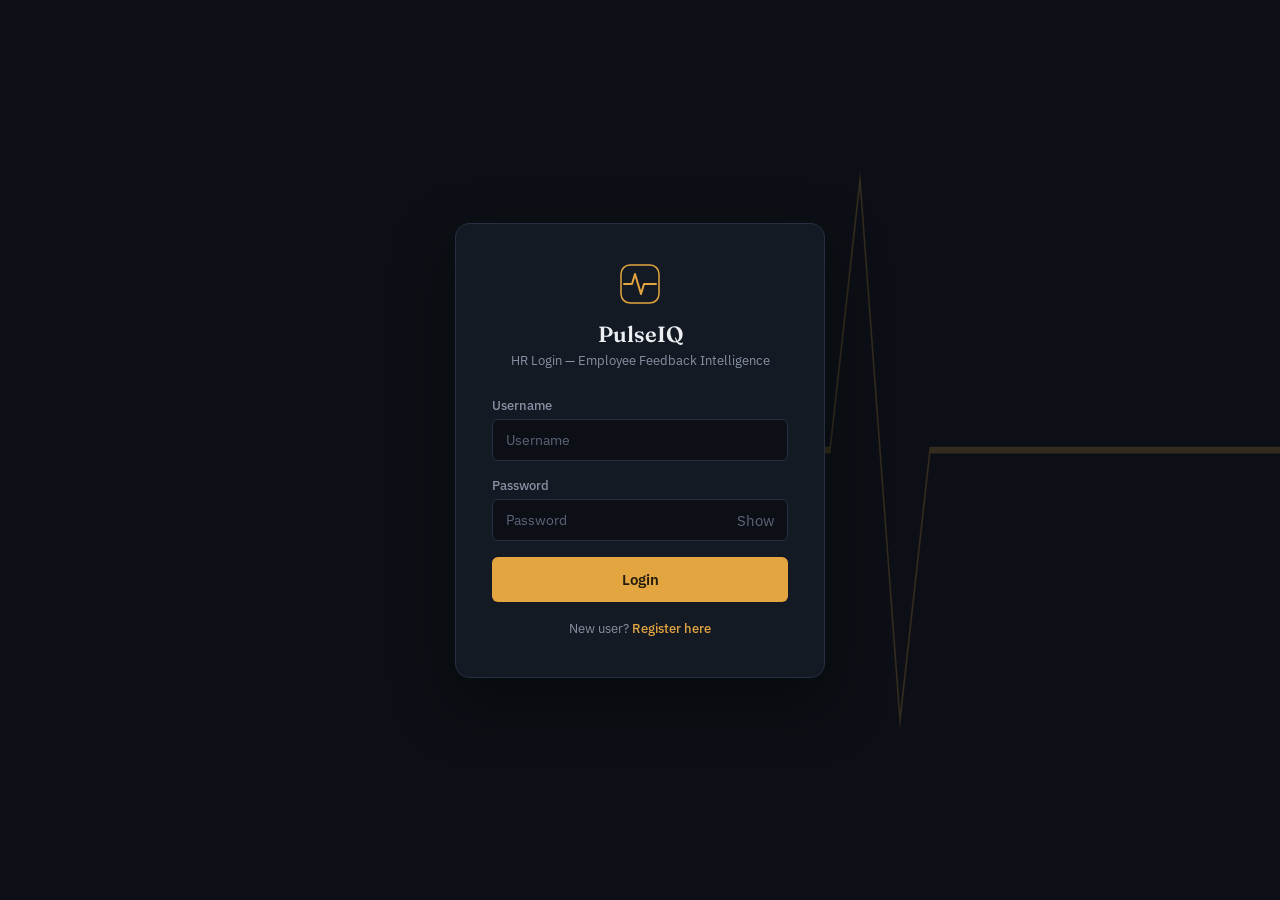
==== static/index.html @ e530a7e9 "Initial commit" ====
<!DOCTYPE html>
<html lang="en">
<head>
<meta charset="UTF-8">
<title>PulseIQ - Submit Feedback</title>
<link rel="stylesheet" href="style.css">
</head>
<body>
<script>
  if (sessionStorage.getItem("loggedIn") !== "true") {
    window.location.href = "login.html";
  }
</script>

<header class="app-header">
  <svg class="pulse-watermark" viewBox="0 0 480 100" preserveAspectRatio="none" xmlns="http://www.w3.org/2000/svg">
    <path d="M0 50 H140 L160 15 L190 85 L215 50 H480" stroke="#e3a53f" stroke-width="1.5" fill="none"/>
  </svg>
  <div class="brand">
    <svg class="pulse-mark" viewBox="0 0 40 40" fill="none" xmlns="http://www.w3.org/2000/svg">
      <rect x="1" y="1" width="38" height="38" rx="9" stroke="#e3a53f" stroke-width="1.5"/>
      <path d="M4 20H12L15 10L21 30L24 20H36" stroke="#e3a53f" stroke-width="2" stroke-linecap="round" stroke-linejoin="round"/>
    </svg>
    <div class="brand-text">
      <h1>PulseIQ</h1>
      <p>Employee Feedback Intelligence</p>
    </div>
  </div>
  <nav class="app-nav">
    <a href="index.html" class="active">Submit</a>
    <a href="dashboard.html">Dashboard</a>
    <a href="history.html">History</a>
    <a href="analytics.html">Analytics</a>
    <button class="logout-btn" onclick="logout()">Logout</button>
  </nav>
</header>

<div class="container">
  <div class="card">
    <span class="eyebrow">New submission</span>
    <h2>Submit Employee Feedback</h2>

    <label for="employee_name">Employee name</label>
    <input type="text" id="employee_name" placeholder="e.g. Priya Raman">

    <label for="department">Department</label>
    <select id="department">
      <option>Engineering</option>
      <option>Sales</option>
      <option>Marketing</option>
      <option>HR</option>
      <option>Finance</option>
      <option>Operations</option>
    </select>

    <label for="feedback_text">Feedback</label>
    <textarea id="feedback_text" placeholder="Type feedback here..."></textarea>

    <label style="display:flex; align-items:center; gap:8px; cursor:pointer; margin-bottom:18px;">
      <input type="checkbox" id="anonymous" style="width:auto; margin:0;">
      <span style="font-size:13px; color:var(--text-secondary);">Submit anonymously (name hidden from HR reports)</span>
    </label>

    <button class="submit-btn" onclick="submitFeedback()">Analyze &amp; submit</button>

    <div id="result-box"></div>
  </div>
</div>

<div id="chat-widget">
  <button id="chat-toggle-btn" onclick="toggleChat()">&#9679;</button>
  <div id="chat-window">
    <div id="chat-header">
      Ask PulseIQ
      <span onclick="toggleChat()">&#10005;</span>
    </div>
    <div id="chat-messages"></div>
    <div id="chat-input-row">
      <input type="text" id="chat-input" placeholder="Ask about feedback trends...">
      <button onclick="sendChatMessage()">&#10148;</button>
    </div>
  </div>
</div>

<script>
const API = window.location.origin;

async function submitFeedback() {
  const employee_name = document.getElementById("employee_name").value;
  const department = document.getElementById("department").value;
  const feedback_text = document.getElementById("feedback_text").value;
  const anonymous = document.getElementById("anonymous").checked;

  if (!employee_name || !feedback_text) {
    alert("Please fill employee name and feedback");
    return;
  }

  const resultBox = document.getElementById("result-box");
  resultBox.style.display = "block";
  resultBox.innerHTML = "Analyzing with AI...";

  try {
    const res = await fetch(`${API}/submit-feedback`, {
      method: "POST",
      headers: { "Content-Type": "application/json" },
      body: JSON.stringify({ employee_name, department, feedback_text, anonymous })
    });
    const data = await res.json();
    const a = data.analysis;

    resultBox.innerHTML = `
      <b>Sentiment</b><br>${a.sentiment} &nbsp; <span class="badge ${a.sentiment}">${a.sentiment}</span><br><br>
      <b>Category</b><br>${a.category}<br><br>
      <b>Risk score</b><br>${a.risk_score}/100<br><br>
      <b>Summary</b><br>${a.summary}<br><br>
      <b>Recommended action</b><br>${a.recommended_action}
    `;

    document.getElementById("employee_name").value = "";
    document.getElementById("feedback_text").value = "";
    document.getElementById("anonymous").checked = false;

  } catch (err) {
    resultBox.innerHTML = "Error: " + err;
  }
}

function logout() {
  sessionStorage.removeItem("loggedIn");
  window.location.href = "login.html";
}

function toggleChat() {
  document.getElementById("chat-window").classList.toggle("open");
}

async function sendChatMessage() {
  const input = document.getElementById("chat-input");
  const question = input.value.trim();
  if (!question) return;

  const messagesDiv = document.getElementById("chat-messages");
  messagesDiv.innerHTML += `<div class="chat-msg user">${question}</div>`;
  input.value = "";
  messagesDiv.scrollTop = messagesDiv.scrollHeight;

  messagesDiv.innerHTML += `<div class="chat-msg bot" id="typing-msg">Thinking...</div>`;
  messagesDiv.scrollTop = messagesDiv.scrollHeight;

  try {
    const res = await fetch(`${API}/ask-agent`, {
      method: "POST",
      headers: { "Content-Type": "application/json" },
      body: JSON.stringify({ question })
    });
    const data = await res.json();

    document.getElementById("typing-msg").remove();
    messagesDiv.innerHTML += `<div class="chat-msg bot">${data.answer}</div>`;
    messagesDiv.scrollTop = messagesDiv.scrollHeight;
  } catch (err) {
    document.getElementById("typing-msg").innerText = "Error getting response";
  }
}

document.getElementById("chat-input").addEventListener("keypress", function(e) {
  if (e.key === "Enter") sendChatMessage();
});
</script>

</body>
</html>
---- static/style.css ----
/* ============================================================
   PulseIQ — Design tokens
   Palette: ink navy surface, single amber "signal" accent,
   teal/coral for sentiment. Display serif (Fraunces) for
   headings against a clean grotesk (IBM Plex Sans) body —
   the pairing reads like an analyst's report, not a generic
   SaaS dashboard.
   ============================================================ */

@import url('https://fonts.googleapis.com/css2?family=Fraunces:opsz,wght@9..144,400;9..144,500;9..144,600&family=IBM+Plex+Sans:wght@400;500;600;700&family=IBM+Plex+Mono:wght@500;600&display=swap');

:root {
  --ink: #0c1016;
  --surface: #141a24;
  --surface-raised: #1b2330;
  --border: #262f3f;
  --border-soft: #1e2634;

  --text-primary: #eceef2;
  --text-secondary: #8892a4;
  --text-muted: #5b6478;

  --accent: #e3a53f;       /* signal amber — brand + primary actions */
  --accent-dim: #7a6335;
  --accent-ink: #241d0c;   /* text-on-accent */

  --positive: #3fbf8f;
  --positive-bg: #12291f;
  --positive-text: #7fe0bb;

  --negative: #e2665a;
  --negative-bg: #2b1615;
  --negative-text: #f0968c;

  --neutral: #d9ab4f;
  --neutral-bg: #2b2213;
  --neutral-text: #edc887;

  --radius-sm: 6px;
  --radius-md: 10px;
  --radius-lg: 14px;

  --font-display: 'Fraunces', Georgia, serif;
  --font-body: 'IBM Plex Sans', 'Segoe UI', sans-serif;
  --font-mono: 'IBM Plex Mono', 'Consolas', monospace;
}

* { margin: 0; padding: 0; box-sizing: border-box; }

html, body {
  background: var(--ink);
  color: var(--text-primary);
  font-family: var(--font-body);
  min-height: 100vh;
}

::selection { background: var(--accent-dim); color: var(--text-primary); }

a { color: inherit; }

/* ---------- Signature motif: the pulse line ---------- */
/* A thin waveform used once, deliberately, as the brand mark
   and again as a quiet header watermark. Not repeated as decoration
   elsewhere. */

.pulse-mark {
  width: 34px;
  height: 34px;
  flex-shrink: 0;
}

.pulse-watermark {
  position: absolute;
  right: 0;
  top: 0;
  height: 100%;
  width: 45%;
  max-width: 480px;
  opacity: 0.18;
  pointer-events: none;
}

/* ---------- Header / nav (shared across app pages) ---------- */

.app-header {
  position: relative;
  overflow: hidden;
  background: var(--surface);
  border-bottom: 1px solid var(--border);
  padding: 22px 36px;
  display: flex;
  justify-content: space-between;
  align-items: center;
  flex-wrap: wrap;
  gap: 16px;
}

.brand {
  display: flex;
  align-items: center;
  gap: 12px;
  position: relative;
  z-index: 1;
}

.brand-text h1 {
  font-family: var(--font-display);
  font-weight: 600;
  font-size: 22px;
  letter-spacing: 0.01em;
  color: var(--text-primary);
}

.brand-text p {
  font-size: 12.5px;
  color: var(--text-secondary);
  margin-top: 2px;
  letter-spacing: 0.02em;
}

.app-nav {
  display: flex;
  gap: 6px;
  flex-wrap: wrap;
  position: relative;
  z-index: 1;
}

.app-nav a, .app-nav button {
  padding: 9px 16px;
  border-radius: var(--radius-sm);
  text-decoration: none;
  font-family: var(--font-body);
  font-weight: 500;
  font-size: 13.5px;
  color: var(--text-secondary);
  background: transparent;
  border: 1px solid transparent;
  cursor: pointer;
  transition: all 0.15s ease;
}

.app-nav a:hover, .app-nav button:hover {
  color: var(--text-primary);
  border-color: var(--border);
}

.app-nav a.active {
  color: var(--accent-ink);
  background: var(--accent);
  font-weight: 600;
}

.app-nav button.logout-btn {
  color: var(--text-muted);
  border: 1px solid var(--border);
}

/* ---------- Layout ---------- */

.container { max-width: 640px; margin: 44px auto; padding: 0 20px; }
.container-wide { max-width: 1120px; margin: 34px auto; padding: 0 20px; }

.card {
  background: var(--surface);
  border-radius: var(--radius-lg);
  padding: 28px;
  border: 1px solid var(--border);
}

.card h2 {
  font-family: var(--font-display);
  font-weight: 600;
  font-size: 19px;
  margin-bottom: 18px;
  color: var(--text-primary);
}

.eyebrow {
  font-family: var(--font-mono);
  font-size: 11px;
  letter-spacing: 0.08em;
  text-transform: uppercase;
  color: var(--accent);
  margin-bottom: 6px;
  display: block;
}

/* ---------- Form elements ---------- */

label {
  display: block;
  font-size: 12.5px;
  color: var(--text-secondary);
  margin-bottom: 6px;
  font-weight: 500;
}

input, select, textarea {
  width: 100%;
  padding: 11px 13px;
  margin-bottom: 16px;
  border-radius: var(--radius-sm);
  border: 1px solid var(--border);
  background: var(--ink);
  color: var(--text-primary);
  font-family: var(--font-body);
  font-size: 14px;
}

input::placeholder, textarea::placeholder { color: var(--text-muted); }

input:focus, select:focus, textarea:focus {
  outline: none;
  border-color: var(--accent);
}

textarea { resize: vertical; min-height: 110px; }

button.primary, .submit-btn {
  width: 100%;
  padding: 13px;
  border: none;
  border-radius: var(--radius-sm);
  background: var(--accent);
  color: var(--accent-ink);
  font-weight: 600;
  font-size: 14.5px;
  font-family: var(--font-body);
  cursor: pointer;
  transition: filter 0.15s ease;
}

button.primary:hover, .submit-btn:hover { filter: brightness(1.08); }
button.primary:active, .submit-btn:active { filter: brightness(0.95); }

/* ---------- Badges ---------- */

.badge {
  padding: 3px 11px;
  border-radius: 20px;
  font-size: 11px;
  font-weight: 600;
  font-family: var(--font-mono);
  letter-spacing: 0.02em;
}
.badge.Negative { background: var(--negative-bg); color: var(--negative-text); }
.badge.Positive { background: var(--positive-bg); color: var(--positive-text); }
.badge.Neutral  { background: var(--neutral-bg);  color: var(--neutral-text); }

.risk-high { color: var(--negative-text); font-weight: 600; font-family: var(--font-mono); }
.risk-mid  { color: var(--neutral-text);  font-weight: 600; font-family: var(--font-mono); }
.risk-low  { color: var(--positive-text); font-weight: 600; font-family: var(--font-mono); }

/* ---------- Result / feedback panels ---------- */

#result-box {
  margin-top: 20px;
  padding: 18px;
  background: var(--surface-raised);
  border-radius: var(--radius-md);
  border: 1px solid var(--border-soft);
  border-left: 3px solid var(--accent);
  display: none;
  font-size: 14px;
  line-height: 1.7;
}
#result-box b { color: var(--text-secondary); font-weight: 500; font-size: 12.5px; text-transform: uppercase; letter-spacing: 0.03em; }

/* ---------- Auth pages ---------- */

.auth-shell {
  min-height: 100vh;
  display: flex;
  align-items: center;
  justify-content: center;
  background: var(--ink);
  position: relative;
  overflow: hidden;
}

.auth-box {
  position: relative;
  z-index: 1;
  background: var(--surface);
  padding: 40px 36px;
  border-radius: var(--radius-lg);
  width: 370px;
  border: 1px solid var(--border);
  box-shadow: 0 24px 60px rgba(0,0,0,0.45);
}

.auth-box .logo-mark { display: flex; justify-content: center; margin-bottom: 16px; }
.auth-box .logo-mark svg { width: 40px; height: 40px; }

.auth-box h2 {
  font-family: var(--font-display);
  font-weight: 600;
  text-align: center;
  font-size: 22px;
  color: var(--text-primary);
  margin-bottom: 4px;
}
.auth-box p { text-align: center; color: var(--text-secondary); font-size: 13px; margin-bottom: 28px; }

.msg, .error { font-size: 13px; text-align: center; margin-top: 10px; display: none; }
.error { color: var(--negative-text); }
.success { color: var(--positive-text); }

.link { text-align: center; margin-top: 18px; font-size: 13px; color: var(--text-secondary); }
.link a { color: var(--accent); text-decoration: none; cursor: pointer; font-weight: 500; }

.password-wrapper { position: relative; }
.password-wrapper input { padding-right: 42px; }
.password-wrapper span {
  position: absolute; right: 13px; top: 12px; cursor: pointer; font-size: 15px; color: var(--text-muted);
}

/* ---------- Stats / dashboard ---------- */

.stats-row { display: grid; grid-template-columns: repeat(3, 1fr); gap: 14px; margin-bottom: 22px; }
.stat-box {
  background: var(--surface);
  border-radius: var(--radius-md);
  padding: 20px;
  text-align: center;
  border: 1px solid var(--border);
}
.stat-box .val {
  font-family: var(--font-mono);
  font-size: 30px;
  font-weight: 600;
  color: var(--accent);
}
.stat-box .label { font-size: 12.5px; color: var(--text-secondary); margin-top: 6px; letter-spacing: 0.02em; }

.alert-box {
  background: var(--negative-bg);
  border: 1px solid rgba(226,102,90,0.35);
  border-radius: var(--radius-md);
  padding: 18px 22px;
  margin-bottom: 22px;
  display: none;
}
.alert-box h3 { font-family: var(--font-display); font-weight: 600; color: var(--negative-text); font-size: 15px; margin-bottom: 10px; }
.alert-box .emp { font-size: 13px; color: #f0c3bd; margin-bottom: 4px; }

.feedback-item {
  background: var(--surface-raised);
  border-radius: var(--radius-md);
  padding: 14px 16px;
  margin-bottom: 10px;
  border-left: 3px solid var(--text-muted);
}
.feedback-item.Negative { border-left-color: var(--negative); }
.feedback-item.Positive { border-left-color: var(--positive); }
.feedback-item.Neutral  { border-left-color: var(--neutral); }
.feedback-item .top-row { display: flex; justify-content: space-between; font-size: 13px; color: var(--text-secondary); margin-bottom: 6px; }
.feedback-item .summary { font-size: 14px; color: var(--text-primary); }

.empty { text-align: center; color: var(--text-muted); padding: 34px 0; font-size: 14px; }

/* ---------- History table ---------- */

.filters { display: flex; gap: 12px; margin-bottom: 20px; flex-wrap: wrap; }
.filters input, .filters select { margin-bottom: 0; }
.filters input { flex: 1; min-width: 200px; }

table { width: 100%; border-collapse: collapse; }
th, td { text-align: left; padding: 12px; border-bottom: 1px solid var(--border-soft); font-size: 13.5px; }
th { color: var(--text-secondary); font-size: 11px; text-transform: uppercase; letter-spacing: 0.05em; font-weight: 600; }
td { color: var(--text-primary); }

.card.table-card { overflow-x: auto; }

/* ---------- Analytics grid ---------- */

.analytics-grid {
  display: grid;
  grid-template-columns: 1fr 1fr;
  gap: 22px;
}
@media (max-width: 720px) { .analytics-grid { grid-template-columns: 1fr; } }

/* ---------- Chat widget ---------- */

#chat-widget { position: fixed; bottom: 26px; right: 26px; z-index: 1000; }
#chat-toggle-btn {
  width: 54px; height: 54px; border-radius: 50%; border: none;
  background: var(--accent); color: var(--accent-ink);
  font-size: 20px; cursor: pointer; box-shadow: 0 6px 22px rgba(227,165,63,0.35);
  display: flex; align-items: center; justify-content: center;
}
#chat-window {
  display: none; position: absolute; bottom: 66px; right: 0;
  width: 340px; height: 440px; background: var(--surface); border-radius: var(--radius-lg);
  border: 1px solid var(--border); flex-direction: column; overflow: hidden;
  box-shadow: 0 16px 50px rgba(0,0,0,0.5);
}
#chat-window.open { display: flex; }
#chat-header {
  background: var(--surface-raised); color: var(--text-primary); border-bottom: 1px solid var(--border);
  padding: 14px 16px; font-weight: 600; font-family: var(--font-display); font-size: 15px;
  display: flex; justify-content: space-between; align-items: center;
}
#chat-header span { cursor: pointer; color: var(--text-muted); }
#chat-messages { flex: 1; padding: 14px; overflow-y: auto; display: flex; flex-direction: column; gap: 10px; }
.chat-msg { padding: 10px 12px; border-radius: var(--radius-sm); font-size: 13px; max-width: 85%; line-height: 1.45; }
.chat-msg.user { background: var(--accent); color: var(--accent-ink); align-self: flex-end; font-weight: 500; }
.chat-msg.bot { background: var(--surface-raised); color: var(--text-primary); align-self: flex-start; border: 1px solid var(--border-soft); }
#chat-input-row { display: flex; border-top: 1px solid var(--border); }
#chat-input { flex: 1; padding: 12px; border: none; background: var(--ink); color: var(--text-primary); font-size: 13px; font-family: var(--font-body); }
#chat-input:focus { outline: none; }
#chat-input-row button { width: 48px; border: none; background: var(--surface-raised); color: var(--accent); font-size: 17px; cursor: pointer; }
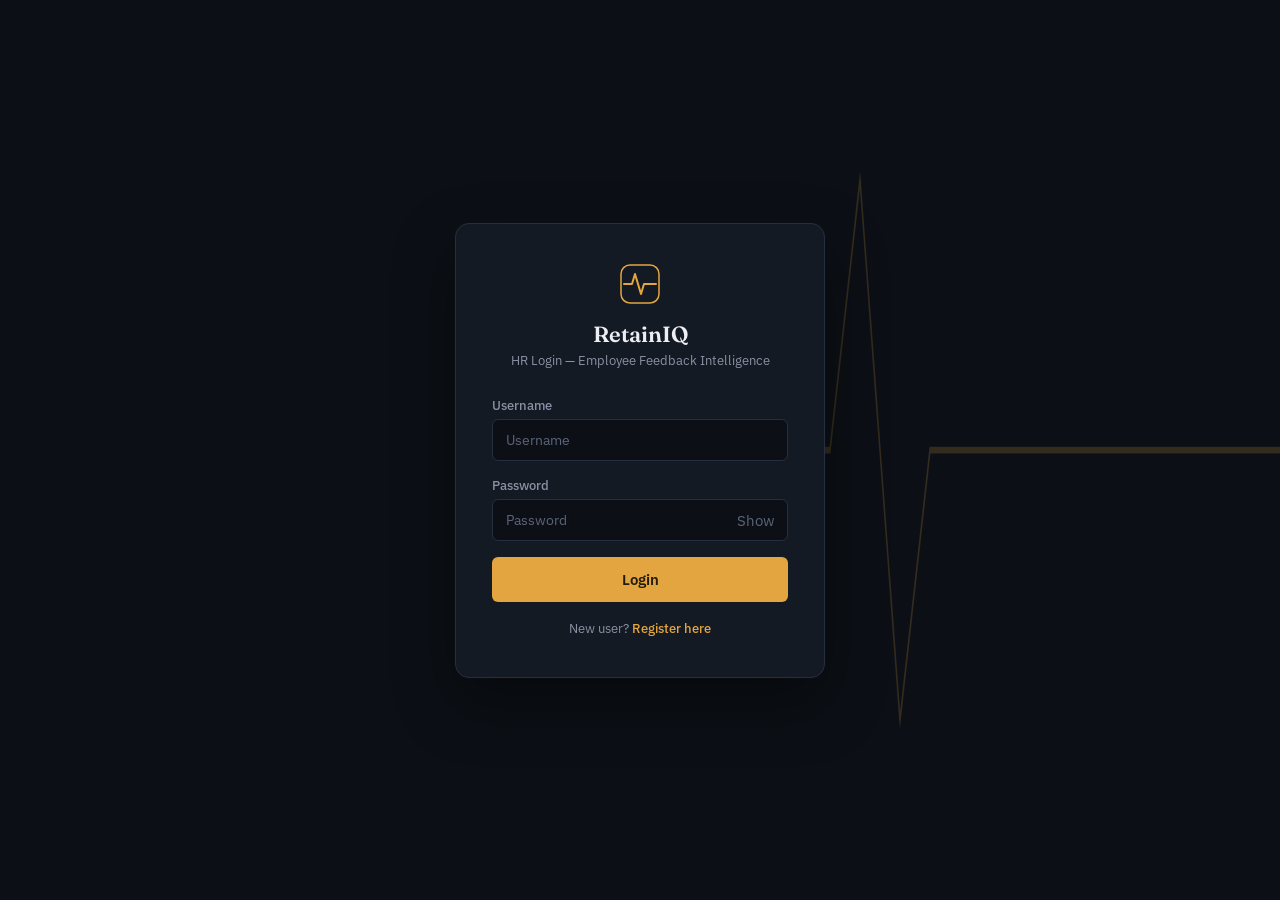
==== commit 6ed64142: "Rename to RetainIQ" ====
--- a/static/index.html
+++ b/static/index.html
@@ -2,7 +2,7 @@
 <html lang="en">
 <head>
 <meta charset="UTF-8">
-<title>PulseIQ - Submit Feedback</title>
+<title>RetainIQ - Submit Feedback</title>
 <link rel="stylesheet" href="style.css">
 </head>
 <body>
@@ -22,7 +22,7 @@
       <path d="M4 20H12L15 10L21 30L24 20H36" stroke="#e3a53f" stroke-width="2" stroke-linecap="round" stroke-linejoin="round"/>
     </svg>
     <div class="brand-text">
-      <h1>PulseIQ</h1>
+      <h1>RetainIQ</h1>
       <p>Employee Feedback Intelligence</p>
     </div>
   </div>
@@ -71,7 +71,7 @@
   <button id="chat-toggle-btn" onclick="toggleChat()">&#9679;</button>
   <div id="chat-window">
     <div id="chat-header">
-      Ask PulseIQ
+      Ask RetainIQ
       <span onclick="toggleChat()">&#10005;</span>
     </div>
     <div id="chat-messages"></div>
--- a/static/style.css
+++ b/static/style.css
@@ -1,5 +1,5 @@
 /* ============================================================
-   PulseIQ — Design tokens
+   RetainIQ — Design tokens
    Palette: ink navy surface, single amber "signal" accent,
    teal/coral for sentiment. Display serif (Fraunces) for
    headings against a clean grotesk (IBM Plex Sans) body —
